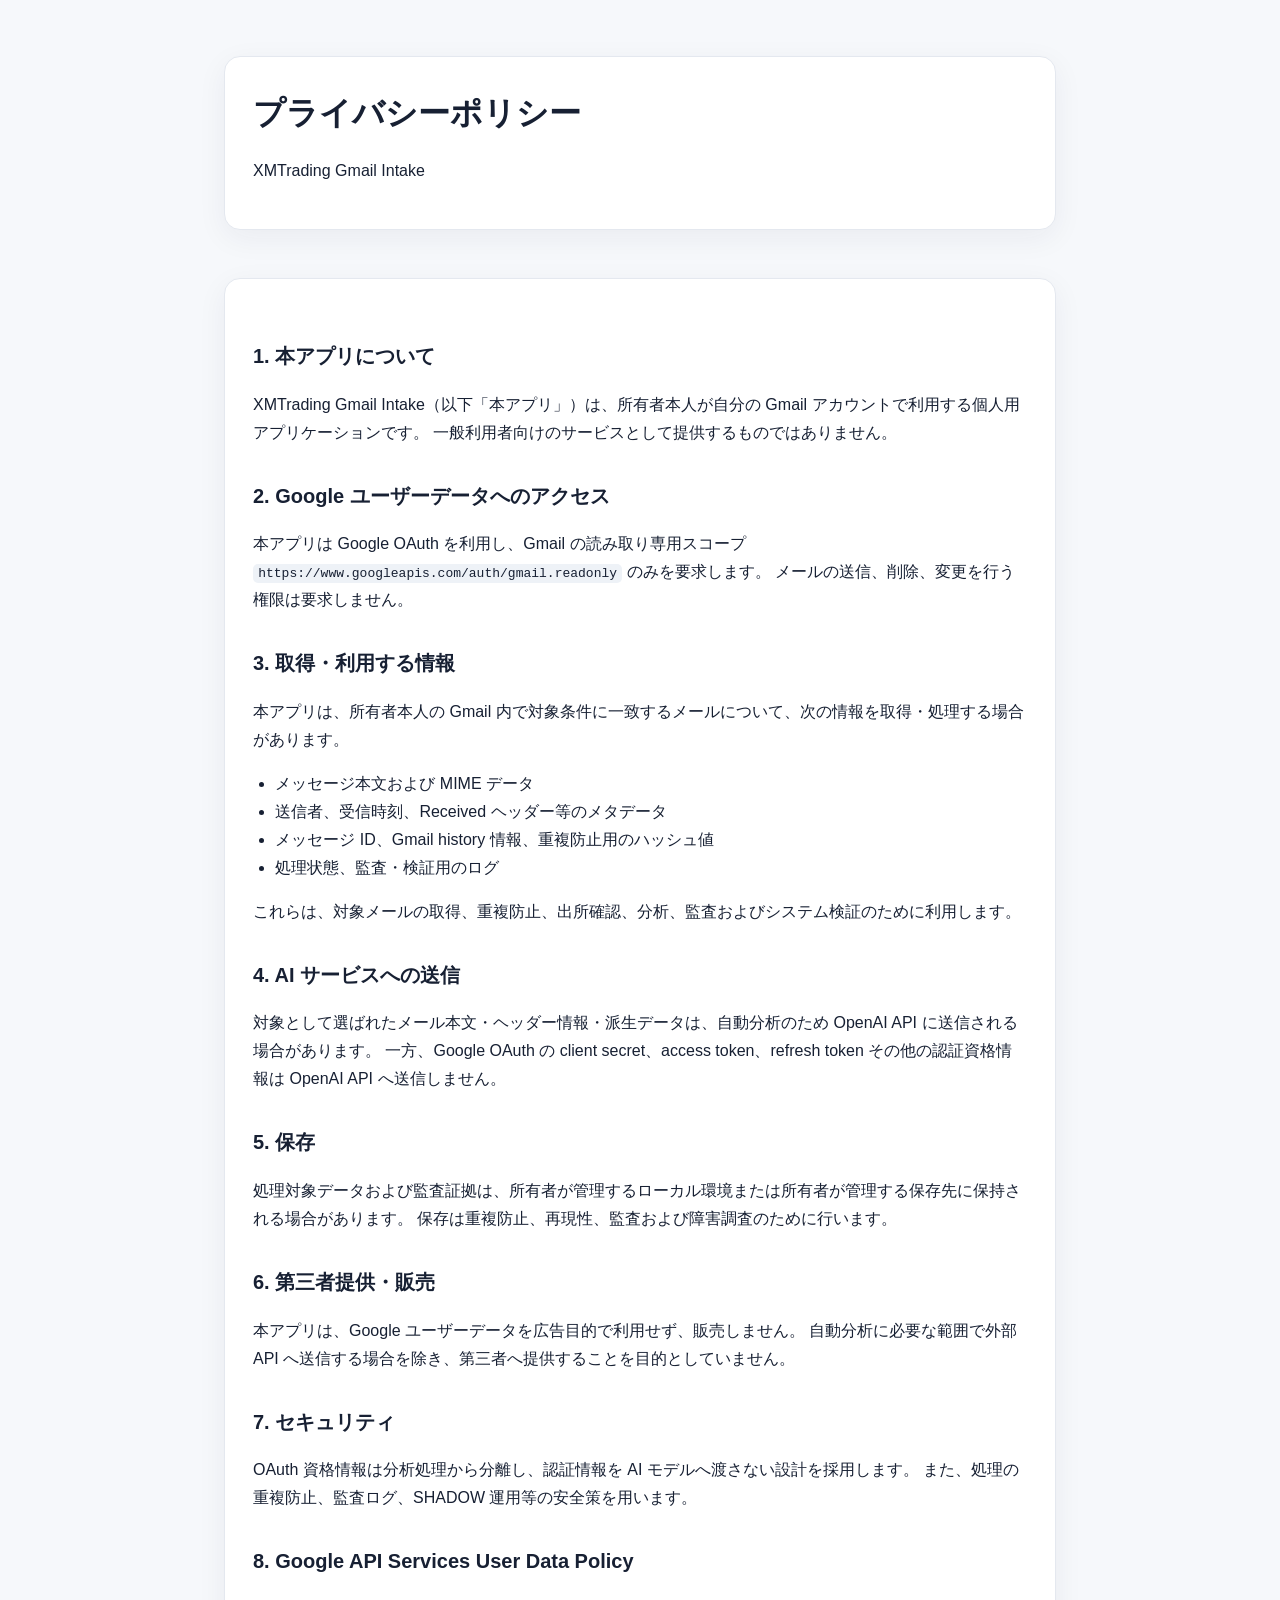
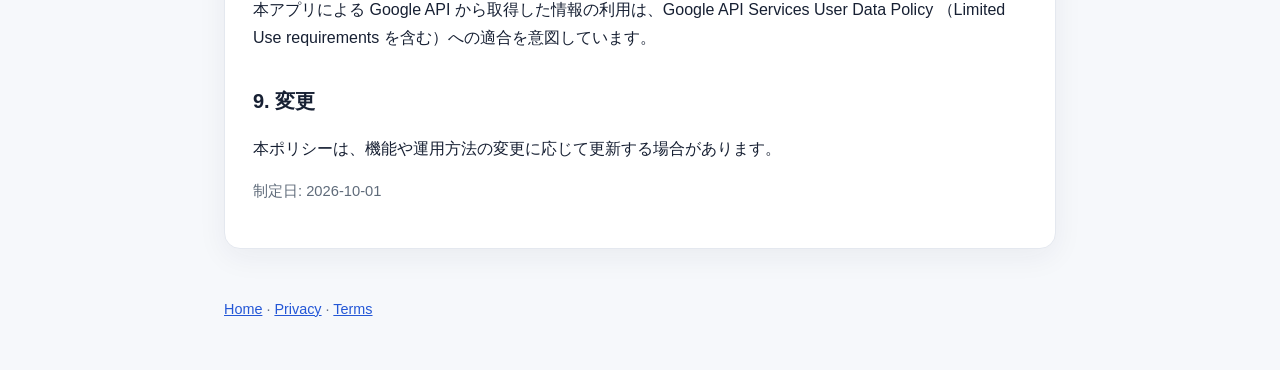
==== privacy/index.html @ 5624932b "Publish XMTrading Gmail Intake homepage, privacy policy, and terms" ====
<!doctype html>
<html lang="ja">
<head>
  <meta charset="utf-8">
  <meta name="viewport" content="width=device-width, initial-scale=1">
  <title>プライバシーポリシー | XMTrading Gmail Intake</title>
  <meta name="description" content="XMTrading Gmail Intake のプライバシーポリシー">
  <link rel="stylesheet" href="/style.css">
</head>
<body>
<header>
  <div class="card">
    <h1>プライバシーポリシー</h1>
    <p>XMTrading Gmail Intake</p>
  </div>
</header>

<main>
  <div class="card">
    <h2>1. 本アプリについて</h2>
    <p>
      XMTrading Gmail Intake（以下「本アプリ」）は、所有者本人が自分の Gmail アカウントで利用する個人用アプリケーションです。
      一般利用者向けのサービスとして提供するものではありません。
    </p>

    <h2>2. Google ユーザーデータへのアクセス</h2>
    <p>
      本アプリは Google OAuth を利用し、Gmail の読み取り専用スコープ
      <code>https://www.googleapis.com/auth/gmail.readonly</code> のみを要求します。
      メールの送信、削除、変更を行う権限は要求しません。
    </p>

    <h2>3. 取得・利用する情報</h2>
    <p>本アプリは、所有者本人の Gmail 内で対象条件に一致するメールについて、次の情報を取得・処理する場合があります。</p>
    <ul>
      <li>メッセージ本文および MIME データ</li>
      <li>送信者、受信時刻、Received ヘッダー等のメタデータ</li>
      <li>メッセージ ID、Gmail history 情報、重複防止用のハッシュ値</li>
      <li>処理状態、監査・検証用のログ</li>
    </ul>
    <p>
      これらは、対象メールの取得、重複防止、出所確認、分析、監査およびシステム検証のために利用します。
    </p>

    <h2>4. AI サービスへの送信</h2>
    <p>
      対象として選ばれたメール本文・ヘッダー情報・派生データは、自動分析のため OpenAI API に送信される場合があります。
      一方、Google OAuth の client secret、access token、refresh token その他の認証資格情報は OpenAI API へ送信しません。
    </p>

    <h2>5. 保存</h2>
    <p>
      処理対象データおよび監査証拠は、所有者が管理するローカル環境または所有者が管理する保存先に保持される場合があります。
      保存は重複防止、再現性、監査および障害調査のために行います。
    </p>

    <h2>6. 第三者提供・販売</h2>
    <p>
      本アプリは、Google ユーザーデータを広告目的で利用せず、販売しません。
      自動分析に必要な範囲で外部 API へ送信する場合を除き、第三者へ提供することを目的としていません。
    </p>

    <h2>7. セキュリティ</h2>
    <p>
      OAuth 資格情報は分析処理から分離し、認証情報を AI モデルへ渡さない設計を採用します。
      また、処理の重複防止、監査ログ、SHADOW 運用等の安全策を用います。
    </p>

    <h2>8. Google API Services User Data Policy</h2>
    <p>
      本アプリによる Google API から取得した情報の利用は、Google API Services User Data Policy
      （Limited Use requirements を含む）への適合を意図しています。
    </p>

    <h2>9. 変更</h2>
    <p>本ポリシーは、機能や運用方法の変更に応じて更新する場合があります。</p>

    <p class="small">制定日: 2026-10-01</p>
  </div>
</main>

<footer>
  <a href="/">Home</a> ·
  <a href="/privacy/">Privacy</a> ·
  <a href="/terms/">Terms</a>
</footer>
</body>
</html>
---- style.css ----
:root {
  font-family: -apple-system, BlinkMacSystemFont, "Segoe UI", "Noto Sans JP", sans-serif;
  color: #172033;
  background: #f6f8fb;
}
* { box-sizing: border-box; }
body { margin: 0; line-height: 1.75; }
header, main, footer { max-width: 880px; margin: 0 auto; padding: 24px; }
header { padding-top: 56px; }
.card {
  background: white;
  border: 1px solid #e4e8ef;
  border-radius: 16px;
  padding: 28px;
  box-shadow: 0 8px 30px rgba(27,39,63,.06);
}
h1 { font-size: 2rem; margin: 0 0 8px; }
h2 { margin-top: 2rem; font-size: 1.25rem; }
a { color: #2457d6; }
nav a { margin-right: 18px; }
.small { color: #5f6b7a; font-size: .92rem; }
footer { color: #667085; font-size: .9rem; padding-bottom: 48px; }
code { background: #eef2f7; padding: .15em .4em; border-radius: 5px; }
ul { padding-left: 1.4rem; }
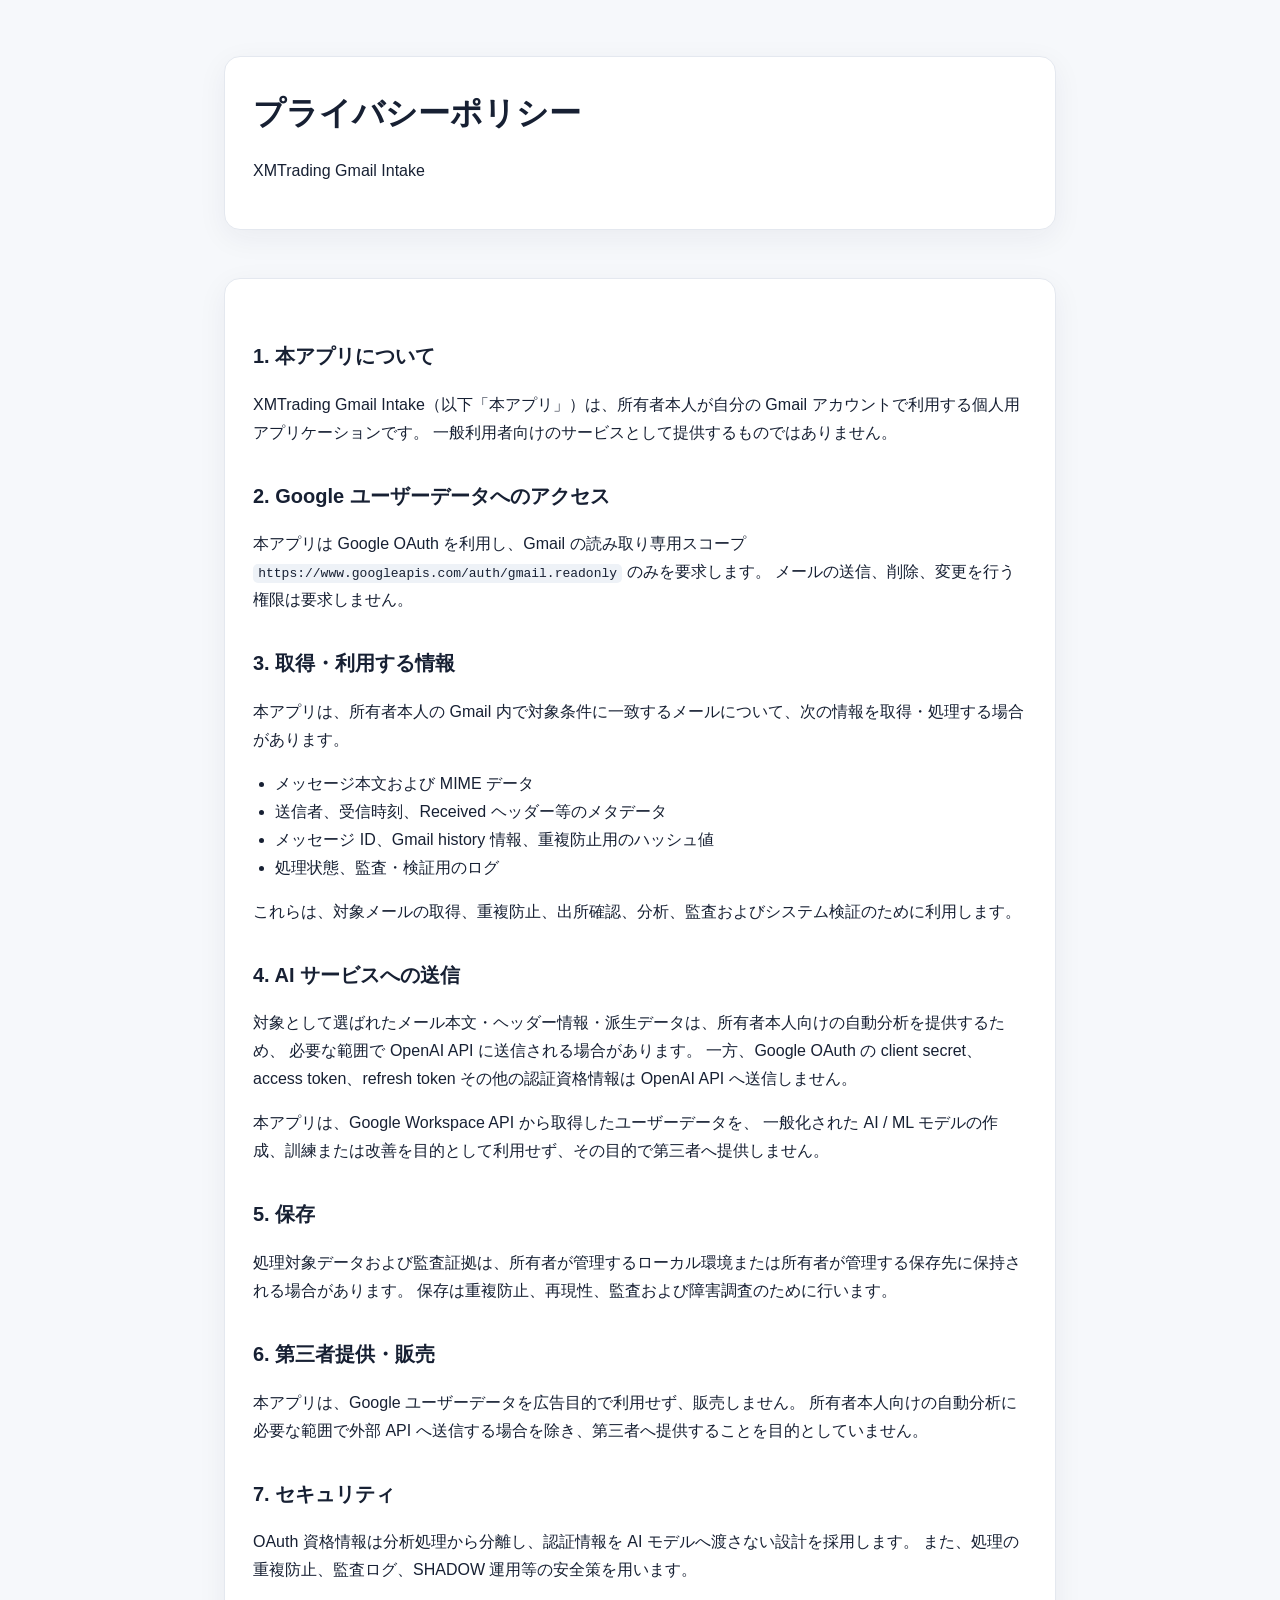
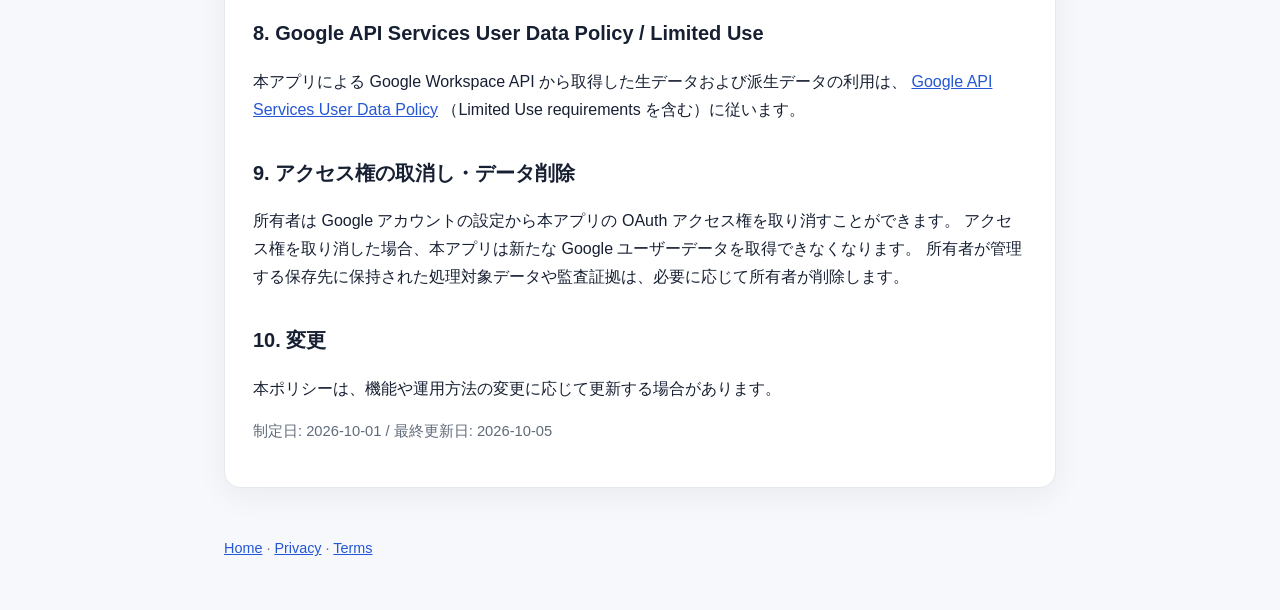
==== commit 20c138df: "Strengthen privacy policy for Google OAuth production readiness" ====
--- a/privacy/index.html
+++ b/privacy/index.html
@@ -44,8 +44,13 @@
 
     <h2>4. AI サービスへの送信</h2>
     <p>
-      対象として選ばれたメール本文・ヘッダー情報・派生データは、自動分析のため OpenAI API に送信される場合があります。
+      対象として選ばれたメール本文・ヘッダー情報・派生データは、所有者本人向けの自動分析を提供するため、
+      必要な範囲で OpenAI API に送信される場合があります。
       一方、Google OAuth の client secret、access token、refresh token その他の認証資格情報は OpenAI API へ送信しません。
+    </p>
+    <p>
+      本アプリは、Google Workspace API から取得したユーザーデータを、
+      一般化された AI / ML モデルの作成、訓練または改善を目的として利用せず、その目的で第三者へ提供しません。
     </p>
 
     <h2>5. 保存</h2>
@@ -57,7 +62,7 @@
     <h2>6. 第三者提供・販売</h2>
     <p>
       本アプリは、Google ユーザーデータを広告目的で利用せず、販売しません。
-      自動分析に必要な範囲で外部 API へ送信する場合を除き、第三者へ提供することを目的としていません。
+      所有者本人向けの自動分析に必要な範囲で外部 API へ送信する場合を除き、第三者へ提供することを目的としていません。
     </p>
 
     <h2>7. セキュリティ</h2>
@@ -66,16 +71,24 @@
       また、処理の重複防止、監査ログ、SHADOW 運用等の安全策を用います。
     </p>
 
-    <h2>8. Google API Services User Data Policy</h2>
+    <h2>8. Google API Services User Data Policy / Limited Use</h2>
     <p>
-      本アプリによる Google API から取得した情報の利用は、Google API Services User Data Policy
-      （Limited Use requirements を含む）への適合を意図しています。
+      本アプリによる Google Workspace API から取得した生データおよび派生データの利用は、
+      <a href="https://developers.google.com/terms/api-services-user-data-policy">Google API Services User Data Policy</a>
+      （Limited Use requirements を含む）に従います。
     </p>
 
-    <h2>9. 変更</h2>
+    <h2>9. アクセス権の取消し・データ削除</h2>
+    <p>
+      所有者は Google アカウントの設定から本アプリの OAuth アクセス権を取り消すことができます。
+      アクセス権を取り消した場合、本アプリは新たな Google ユーザーデータを取得できなくなります。
+      所有者が管理する保存先に保持された処理対象データや監査証拠は、必要に応じて所有者が削除します。
+    </p>
+
+    <h2>10. 変更</h2>
     <p>本ポリシーは、機能や運用方法の変更に応じて更新する場合があります。</p>
 
-    <p class="small">制定日: 2026-10-01</p>
+    <p class="small">制定日: 2026-10-01 / 最終更新日: 2026-10-05</p>
   </div>
 </main>
 
